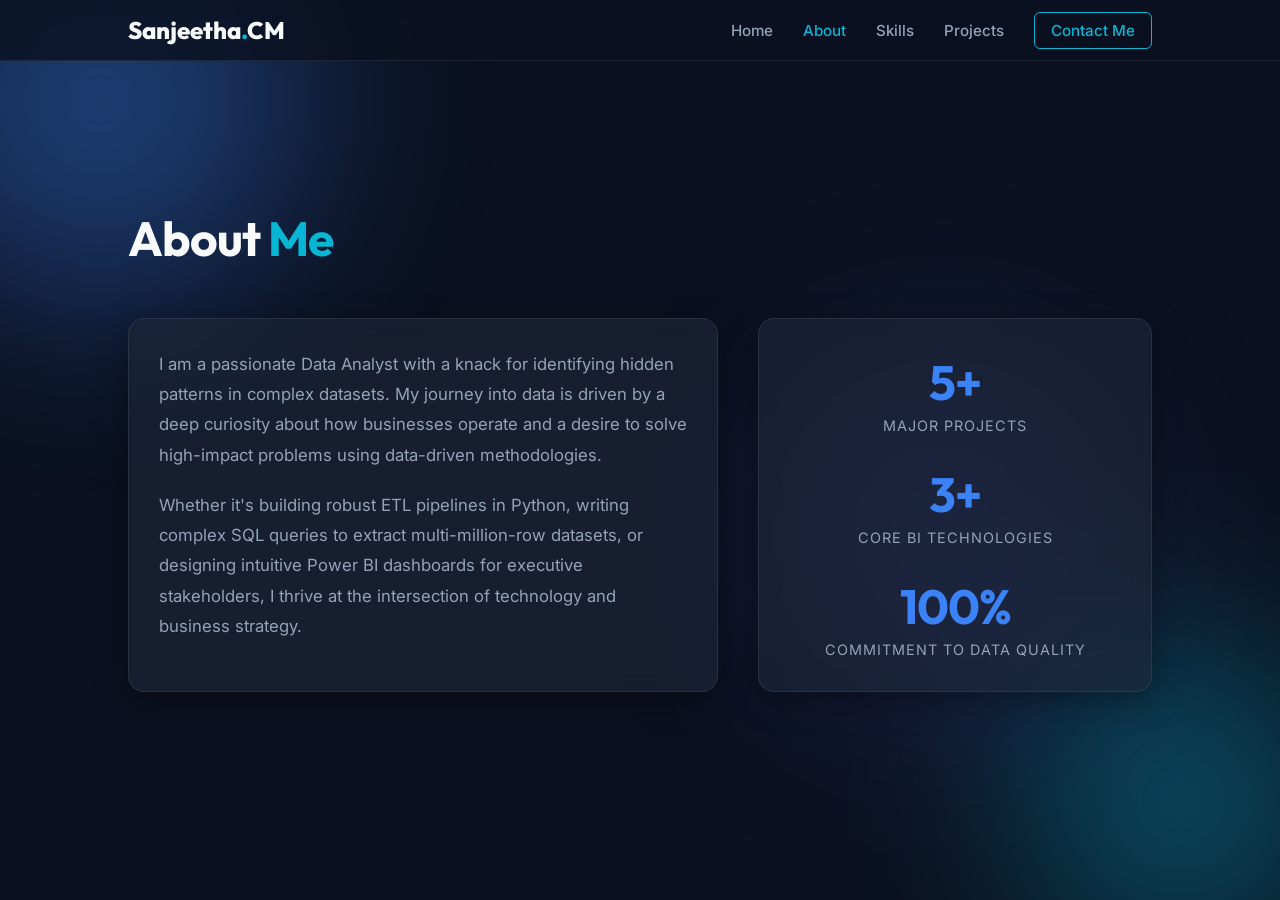
==== about.html @ 86b75ca4 "Initial portfolio commit" ====
<!DOCTYPE html>
<html lang="en">
<head>
    <meta charset="UTF-8">
    <meta name="viewport" content="width=device-width, initial-scale=1.0">
    <title>About | Sanjeetha CM</title>
    <link href="https://fonts.googleapis.com/css2?family=Inter:wght@300;400;500;600;700&family=Outfit:wght@400;700;800&display=swap" rel="stylesheet">
    <link rel="stylesheet" href="style.css">
</head>
<body class="page-about">
    <div class="background-effects"><div class="blob blob-1"></div><div class="blob blob-2"></div><div class="blob blob-3"></div></div>
    
    <nav class="navbar scrolled">
        <div class="nav-container">
            <a href="index.html" class="logo">Sanjeetha<span class="highlight">.</span>CM</a>
            <ul class="nav-links">
                <li><a href="index.html">Home</a></li>
                <li><a href="about.html" class="active">About</a></li>
                <li><a href="skills.html">Skills</a></li>
                <li><a href="projects.html">Projects</a></li>
                <li><a href="contact.html" class="btn-nav">Contact Me</a></li>
            </ul>
        </div>
    </nav>

    <section class="about section page-content">
        <div class="section-header reveal">
            <h2>About <span class="highlight">Me</span></h2>
        </div>
        <div class="about-grid reveal">
            <div class="about-text glass-card">
                <p>I am a passionate Data Analyst with a knack for identifying hidden patterns in complex datasets. My journey into data is driven by a deep curiosity about how businesses operate and a desire to solve high-impact problems using data-driven methodologies.</p>
                <p>Whether it's building robust ETL pipelines in Python, writing complex SQL queries to extract multi-million-row datasets, or designing intuitive Power BI dashboards for executive stakeholders, I thrive at the intersection of technology and business strategy.</p>
            </div>
            <div class="about-stats glass-card">
                <div class="stat-item">
                    <h3>5+</h3>
                    <p>Major Projects</p>
                </div>
                <div class="stat-item">
                    <h3>3+</h3>
                    <p>Core BI Technologies</p>
                </div>
                <div class="stat-item">
                    <h3>100%</h3>
                    <p>Commitment to Data Quality</p>
                </div>
            </div>
        </div>
    </section>

    <script src="script.js"></script>
</body>
</html>
---- style.css ----
/* =========================================
   CSS CUSTOM VARIABLES & RESET
========================================= */
:root {
  --bg-color: #0B1120;
  --text-primary: #F8FAFC;
  --text-secondary: #94A3B8;
  --accent-cyan: #06b6d4;
  --accent-blue: #3b82f6;
  --glass-bg: rgba(30, 41, 59, 0.6);
  --glass-border: rgba(255, 255, 255, 0.08);
  --glass-shadow: 0 8px 32px 0 rgba(0, 0, 0, 0.36);
  
  --font-heading: 'Outfit', sans-serif;
  --font-body: 'Inter', sans-serif;
}

* {
  margin: 0;
  padding: 0;
  box-sizing: border-box;
}

html {
  scroll-behavior: smooth;
  font-family: var(--font-body);
  color: var(--text-primary);
  background-color: var(--bg-color);
  overflow-x: hidden;
}

body {
  position: relative;
  overflow-x: hidden;
}

/* =========================================
   BACKGROUND ANIMATIONS
========================================= */
.background-effects {
  position: fixed;
  top: 0;
  left: 0;
  width: 100vw;
  height: 100vh;
  z-index: -1;
  overflow: hidden;
}

.blob {
  position: absolute;
  filter: blur(100px);
  opacity: 0.4;
  border-radius: 50%;
  animation: float 20s infinite alternate cubic-bezier(0.5, 0, 0.5, 1);
}

.blob-1 {
  background: var(--accent-blue);
  width: 400px;
  height: 400px;
  top: -100px;
  left: -100px;
}

.blob-2 {
  background: var(--accent-cyan);
  width: 300px;
  height: 300px;
  bottom: -50px;
  right: -50px;
  animation-delay: -5s;
}

.blob-3 {
  background: #6366f1;
  width: 350px;
  height: 350px;
  top: 40%;
  left: 60%;
  animation-delay: -10s;
  opacity: 0.2;
}

@keyframes float {
  0% { transform: translate(0, 0) scale(1); }
  100% { transform: translate(50px, 50px) scale(1.1); }
}

/* =========================================
   TYPOGRAPHY & UTILITIES
========================================= */
h1, h2, h3, h4 {
  font-family: var(--font-heading);
  letter-spacing: -0.02em;
}

.highlight {
  color: var(--accent-cyan);
}

.gradient-text {
  background: linear-gradient(90deg, var(--accent-cyan), var(--accent-blue));
  -webkit-background-clip: text;
  -webkit-text-fill-color: transparent;
  background-clip: text;
}

.section {
  padding: 100px 10%;
  min-height: 100vh;
  display: flex;
  flex-direction: column;
  justify-content: center;
}

.section-header {
  margin-bottom: 50px;
}

.section-header h2 {
  font-size: 3rem;
  font-weight: 700;
}

.text-center { text-align: center; }

/* =========================================
   GLASSMORPHISM COMPONENTS
========================================= */
.glass-card {
  background: var(--glass-bg);
  backdrop-filter: blur(12px);
  -webkit-backdrop-filter: blur(12px);
  border: 1px solid var(--glass-border);
  border-radius: 16px;
  padding: 30px;
  box-shadow: var(--glass-shadow);
  transition: transform 0.3s ease, border-color 0.3s ease, box-shadow 0.3s ease;
}

.hover-lift:hover {
  transform: translateY(-8px);
  border-color: rgba(255,255,255,0.2);
  box-shadow: 0 15px 40px 0 rgba(6, 182, 212, 0.15);
}

/* =========================================
   BUTTONS
========================================= */
.btn {
  display: inline-block;
  padding: 14px 28px;
  border-radius: 8px;
  font-weight: 600;
  text-decoration: none;
  font-family: var(--font-heading);
  transition: all 0.3s ease;
  cursor: pointer;
  border: none;
}

.btn-primary {
  background: var(--accent-blue);
  color: #fff;
  box-shadow: 0 4px 15px rgba(59, 130, 246, 0.4);
}

.btn-primary:hover {
  background: #2563eb;
  transform: translateY(-2px);
  box-shadow: 0 6px 20px rgba(59, 130, 246, 0.6);
}

.btn-secondary {
  background: transparent;
  color: var(--text-primary);
  border: 1px solid var(--glass-border);
  backdrop-filter: blur(5px);
}

.btn-secondary:hover {
  border-color: var(--text-primary);
  background: rgba(255, 255, 255, 0.05);
}

/* =========================================
   NAVIGATION
========================================= */
.navbar {
  position: fixed;
  top: 0;
  width: 100%;
  padding: 20px 10%;
  z-index: 1000;
  transition: all 0.3s ease;
}

.navbar.scrolled {
  background: rgba(11, 17, 32, 0.8);
  backdrop-filter: blur(10px);
  padding: 15px 10%;
  border-bottom: 1px solid var(--glass-border);
}

.nav-container {
  display: flex;
  justify-content: space-between;
  align-items: center;
}

.logo {
  font-family: var(--font-heading);
  font-size: 1.5rem;
  font-weight: 800;
  text-decoration: none;
  color: var(--text-primary);
}

.nav-links {
  list-style: none;
  display: flex;
  gap: 30px;
  align-items: center;
}

.nav-links a {
  color: var(--text-secondary);
  text-decoration: none;
  font-size: 0.95rem;
  font-weight: 500;
  transition: color 0.3s;
}

.nav-links a:hover, .nav-links a.active {
  color: var(--accent-cyan);
}

.btn-nav {
  padding: 8px 16px;
  border: 1px solid var(--accent-cyan);
  border-radius: 6px;
  color: var(--accent-cyan) !important;
}
.btn-nav:hover {
  background: var(--accent-cyan);
  color: #fff !important;
}

/* =========================================
   HERO SECTION
========================================= */
.hero {
  padding-top: 150px;
}

.greeting {
  font-size: 1.2rem;
  color: var(--accent-cyan);
  margin-bottom: 10px;
  font-family: var(--font-heading);
  font-weight: 600;
}

.hero-title {
  font-size: 4.5rem;
  line-height: 1.1;
  margin-bottom: 25px;
}

.hero-subtitle {
  font-size: 1.1rem;
  color: var(--text-secondary);
  max-width: 600px;
  line-height: 1.6;
  margin-bottom: 40px;
}

.cta-group {
  display: flex;
  gap: 20px;
}

/* =========================================
   ABOUT SECTION
========================================= */
.about-grid {
  display: grid;
  grid-template-columns: 3fr 2fr;
  gap: 40px;
}

.about-text p {
  color: var(--text-secondary);
  line-height: 1.8;
  margin-bottom: 20px;
  font-size: 1.05rem;
}

.about-stats {
  display: flex;
  flex-direction: column;
  justify-content: center;
  gap: 30px;
  text-align: center;
}

.stat-item h3 {
  font-size: 3rem;
  color: var(--accent-blue);
  margin-bottom: 5px;
}

.stat-item p {
  color: var(--text-secondary);
  font-size: 0.9rem;
  text-transform: uppercase;
  letter-spacing: 1px;
}

/* =========================================
   SKILLS SECTION
========================================= */
.skills-grid {
  display: grid;
  grid-template-columns: repeat(auto-fit, minmax(300px, 1fr));
  gap: 30px;
}

.skill-category h3 {
  margin-bottom: 20px;
  font-size: 1.3rem;
  color: var(--text-primary);
  border-bottom: 1px solid var(--glass-border);
  padding-bottom: 15px;
}

.skill-tags {
  display: flex;
  flex-wrap: wrap;
  gap: 10px;
}

.tag {
  background: rgba(6, 182, 212, 0.1);
  color: var(--accent-cyan);
  padding: 8px 14px;
  border-radius: 20px;
  font-size: 0.85rem;
  font-weight: 500;
  border: 1px solid rgba(6, 182, 212, 0.2);
}

/* =========================================
   PROJECTS SECTION
========================================= */
.projects-grid {
  display: grid;
  grid-template-columns: repeat(auto-fit, minmax(350px, 1fr));
  gap: 30px;
}

.project-card {
  display: flex;
  flex-direction: column;
  justify-content: space-between;
}

.project-header {
  display: flex;
  justify-content: space-between;
  align-items: flex-start;
  margin-bottom: 20px;
}

.project-header h3 {
  font-size: 1.4rem;
  margin-right: 15px;
}

.pill {
  background: rgba(59, 130, 246, 0.15);
  color: #60a5fa;
  padding: 4px 10px;
  border-radius: 12px;
  font-size: 0.75rem;
  font-weight: 600;
  white-space: nowrap;
}

.business-problem, .business-impact {
  color: var(--text-secondary);
  font-size: 0.95rem;
  line-height: 1.6;
  margin-bottom: 15px;
}

.business-problem strong, .business-impact strong {
  color: var(--text-primary);
}

.project-link {
  display: inline-block;
  margin-top: 15px;
  color: var(--accent-cyan);
  text-decoration: none;
  font-weight: 600;
  font-family: var(--font-heading);
  transition: transform 0.2s;
}

.project-link:hover {
  transform: translateX(5px);
}

/* =========================================
   CONTACT SECTION & FOOTER
========================================= */
.contact-card {
  max-width: 600px;
  margin: 0 auto;
}

.contact-card p {
  color: var(--text-secondary);
  margin-bottom: 15px;
  font-size: 1.05rem;
}

.social-icon {
  color: var(--text-secondary);
  text-decoration: none;
  font-weight: 600;
  transition: color 0.3s;
}

.social-icon:hover {
  color: var(--accent-cyan);
}

footer {
  text-align: center;
  padding: 30px;
  color: var(--text-secondary);
  font-size: 0.9rem;
  border-top: 1px solid var(--glass-border);
}

/* =========================================
   ANIMATIONS & RESPONSIVE
========================================= */
.reveal {
  opacity: 0;
  transform: translateY(30px);
  transition: opacity 0.8s ease-out, transform 0.8s ease-out;
}

.reveal.active {
  opacity: 1;
  transform: translateY(0);
}

@media (max-width: 768px) {
  .hero-title { font-size: 3rem; }
  .about-grid { grid-template-columns: 1fr; }
  .nav-links { display: none; }
}
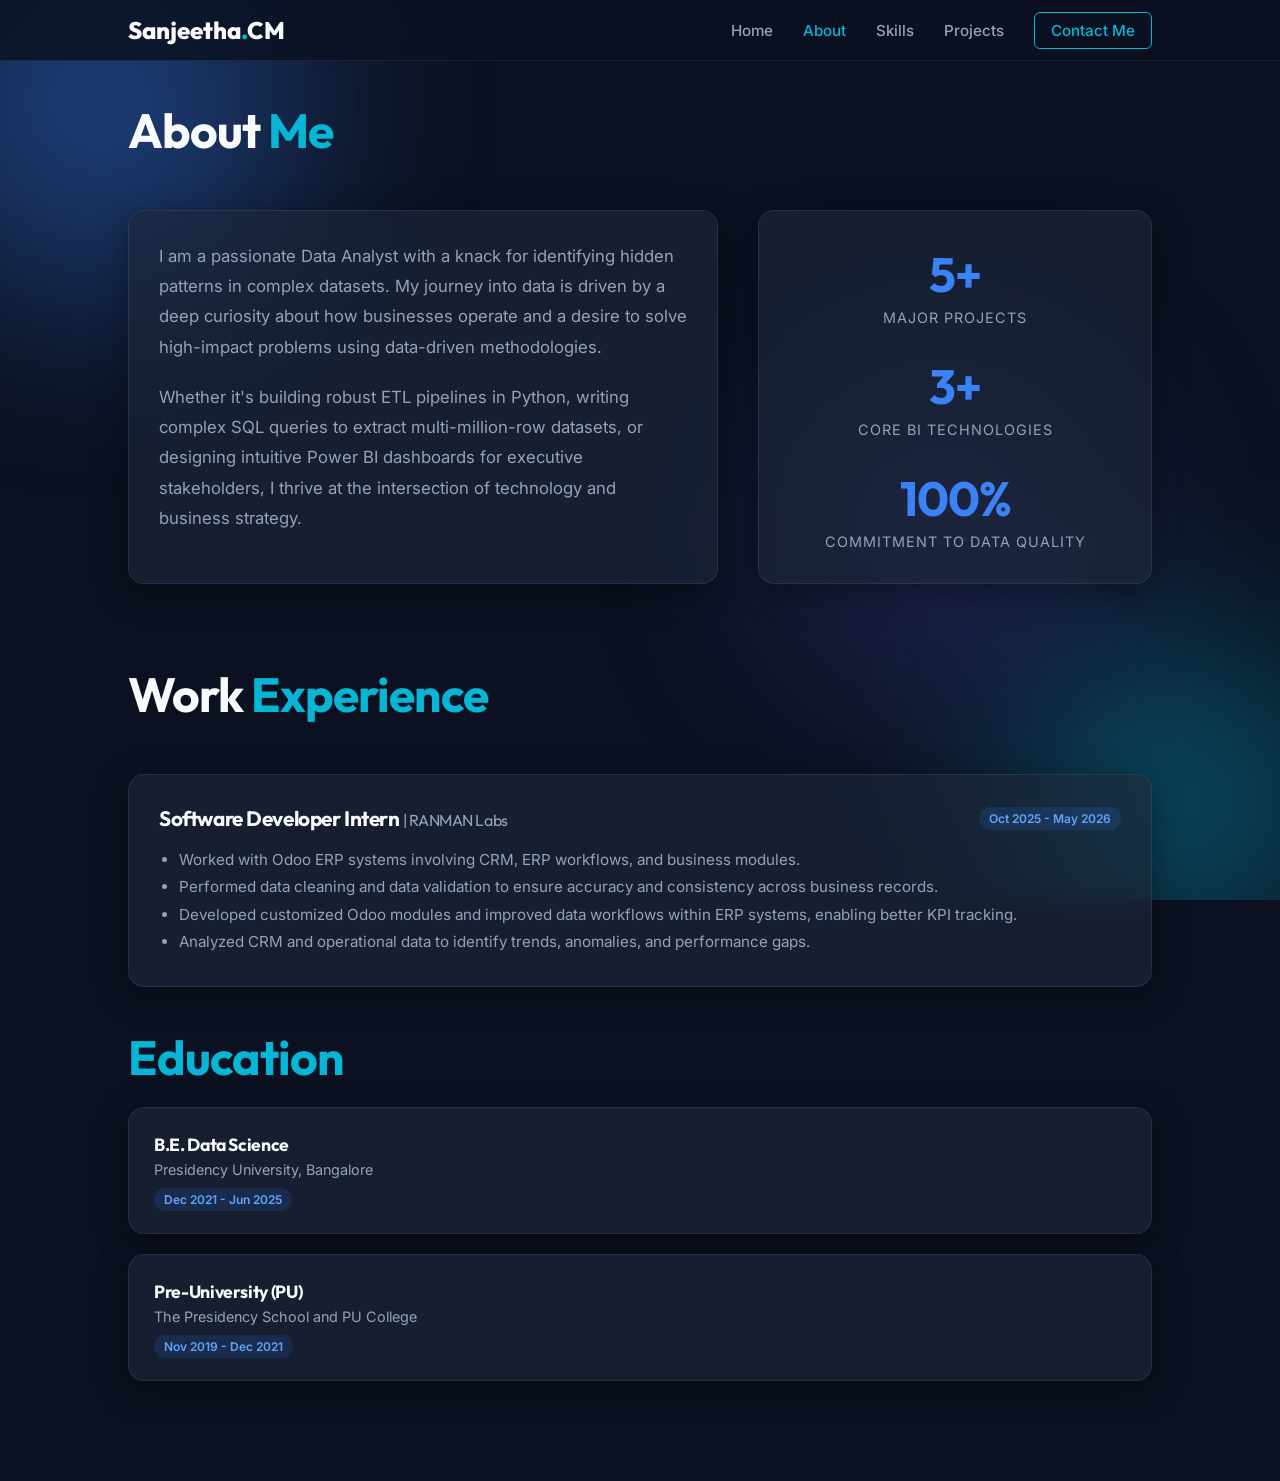
==== commit 00cff0a9: "Updated skills and experience from resume" ====
--- a/about.html
+++ b/about.html
@@ -1,15 +1,23 @@
 <!DOCTYPE html>
 <html lang="en">
+
 <head>
     <meta charset="UTF-8">
     <meta name="viewport" content="width=device-width, initial-scale=1.0">
     <title>About | Sanjeetha CM</title>
-    <link href="https://fonts.googleapis.com/css2?family=Inter:wght@300;400;500;600;700&family=Outfit:wght@400;700;800&display=swap" rel="stylesheet">
+    <link
+        href="https://fonts.googleapis.com/css2?family=Inter:wght@300;400;500;600;700&family=Outfit:wght@400;700;800&display=swap"
+        rel="stylesheet">
     <link rel="stylesheet" href="style.css">
 </head>
+
 <body class="page-about">
-    <div class="background-effects"><div class="blob blob-1"></div><div class="blob blob-2"></div><div class="blob blob-3"></div></div>
-    
+    <div class="background-effects">
+        <div class="blob blob-1"></div>
+        <div class="blob blob-2"></div>
+        <div class="blob blob-3"></div>
+    </div>
+
     <nav class="navbar scrolled">
         <div class="nav-container">
             <a href="index.html" class="logo">Sanjeetha<span class="highlight">.</span>CM</a>
@@ -29,8 +37,12 @@
         </div>
         <div class="about-grid reveal">
             <div class="about-text glass-card">
-                <p>I am a passionate Data Analyst with a knack for identifying hidden patterns in complex datasets. My journey into data is driven by a deep curiosity about how businesses operate and a desire to solve high-impact problems using data-driven methodologies.</p>
-                <p>Whether it's building robust ETL pipelines in Python, writing complex SQL queries to extract multi-million-row datasets, or designing intuitive Power BI dashboards for executive stakeholders, I thrive at the intersection of technology and business strategy.</p>
+                <p>I am a passionate Data Analyst with a knack for identifying hidden patterns in complex datasets. My
+                    journey into data is driven by a deep curiosity about how businesses operate and a desire to solve
+                    high-impact problems using data-driven methodologies.</p>
+                <p>Whether it's building robust ETL pipelines in Python, writing complex SQL queries to extract
+                    multi-million-row datasets, or designing intuitive Power BI dashboards for executive stakeholders, I
+                    thrive at the intersection of technology and business strategy.</p>
             </div>
             <div class="about-stats glass-card">
                 <div class="stat-item">
@@ -47,8 +59,57 @@
                 </div>
             </div>
         </div>
+
+        <!-- Experience Section -->
+        <div class="section-header reveal" style="margin-top: 80px;">
+            <h2>Work <span class="highlight">Experience</span></h2>
+        </div>
+        <div class="glass-card hover-lift reveal" style="margin-bottom: 40px; padding: 30px;">
+            <div style="display: flex; justify-content: space-between; align-items: center; margin-bottom: 15px;">
+                <h3 style="font-size: 1.3rem;">Software Developer Intern <span
+                        style="color:var(--text-secondary); font-size: 1rem; font-weight: normal;">| RANMAN Labs</span>
+                </h3>
+                <span class="pill" style="margin: 0;">Oct 2025 - May 2026</span>
+            </div>
+            <ul style="color: var(--text-secondary); line-height: 1.8; margin-left: 20px; font-size: 0.95rem;">
+                <li>Worked with Odoo ERP systems involving CRM, ERP workflows, and business modules.</li>
+                <li>Performed data cleaning and data validation to ensure accuracy and consistency across business
+                    records.</li>
+                <li>Developed customized Odoo modules and improved data workflows within ERP systems, enabling better
+                    KPI tracking.</li>
+                <li>Analyzed CRM and operational data to identify trends, anomalies, and performance gaps.</li>
+            </ul>
+        </div>
+
+        <!-- Education & Certifications Grid -->
+        <div style="display: grid; grid-template-columns: repeat(auto-fit, minmax(300px, 1fr)); gap: 40px;"
+            class="reveal">
+
+            <!-- Education -->
+            <div>
+                <div class="section-header" style="margin-bottom: 20px;">
+                    <h2><span class="highlight">Education</span></h2>
+                </div>
+                <div class="glass-card hover-lift" style="padding: 25px; margin-bottom: 20px;">
+                    <h3 style="margin-bottom: 5px; font-size: 1.1rem;">B.E. Data Science</h3>
+                    <p style="color: var(--text-secondary); font-size: 0.9rem; margin-bottom: 10px;">Presidency
+                        University, Bangalore</p>
+                    <span class="pill">Dec 2021 - Jun 2025</span>
+                </div>
+                <div class="glass-card hover-lift" style="padding: 25px;">
+                    <h3 style="margin-bottom: 5px; font-size: 1.1rem;">Pre-University (PU)</h3>
+                    <p style="color: var(--text-secondary); font-size: 0.9rem; margin-bottom: 10px;">The Presidency
+                        School and PU College</p>
+                    <span class="pill">Nov 2019 - Dec 2021</span>
+                </div>
+            </div>
+
+            <!-- Certifications -->
+
+        </div>
     </section>
 
     <script src="script.js"></script>
 </body>
-</html>
+
+</html>
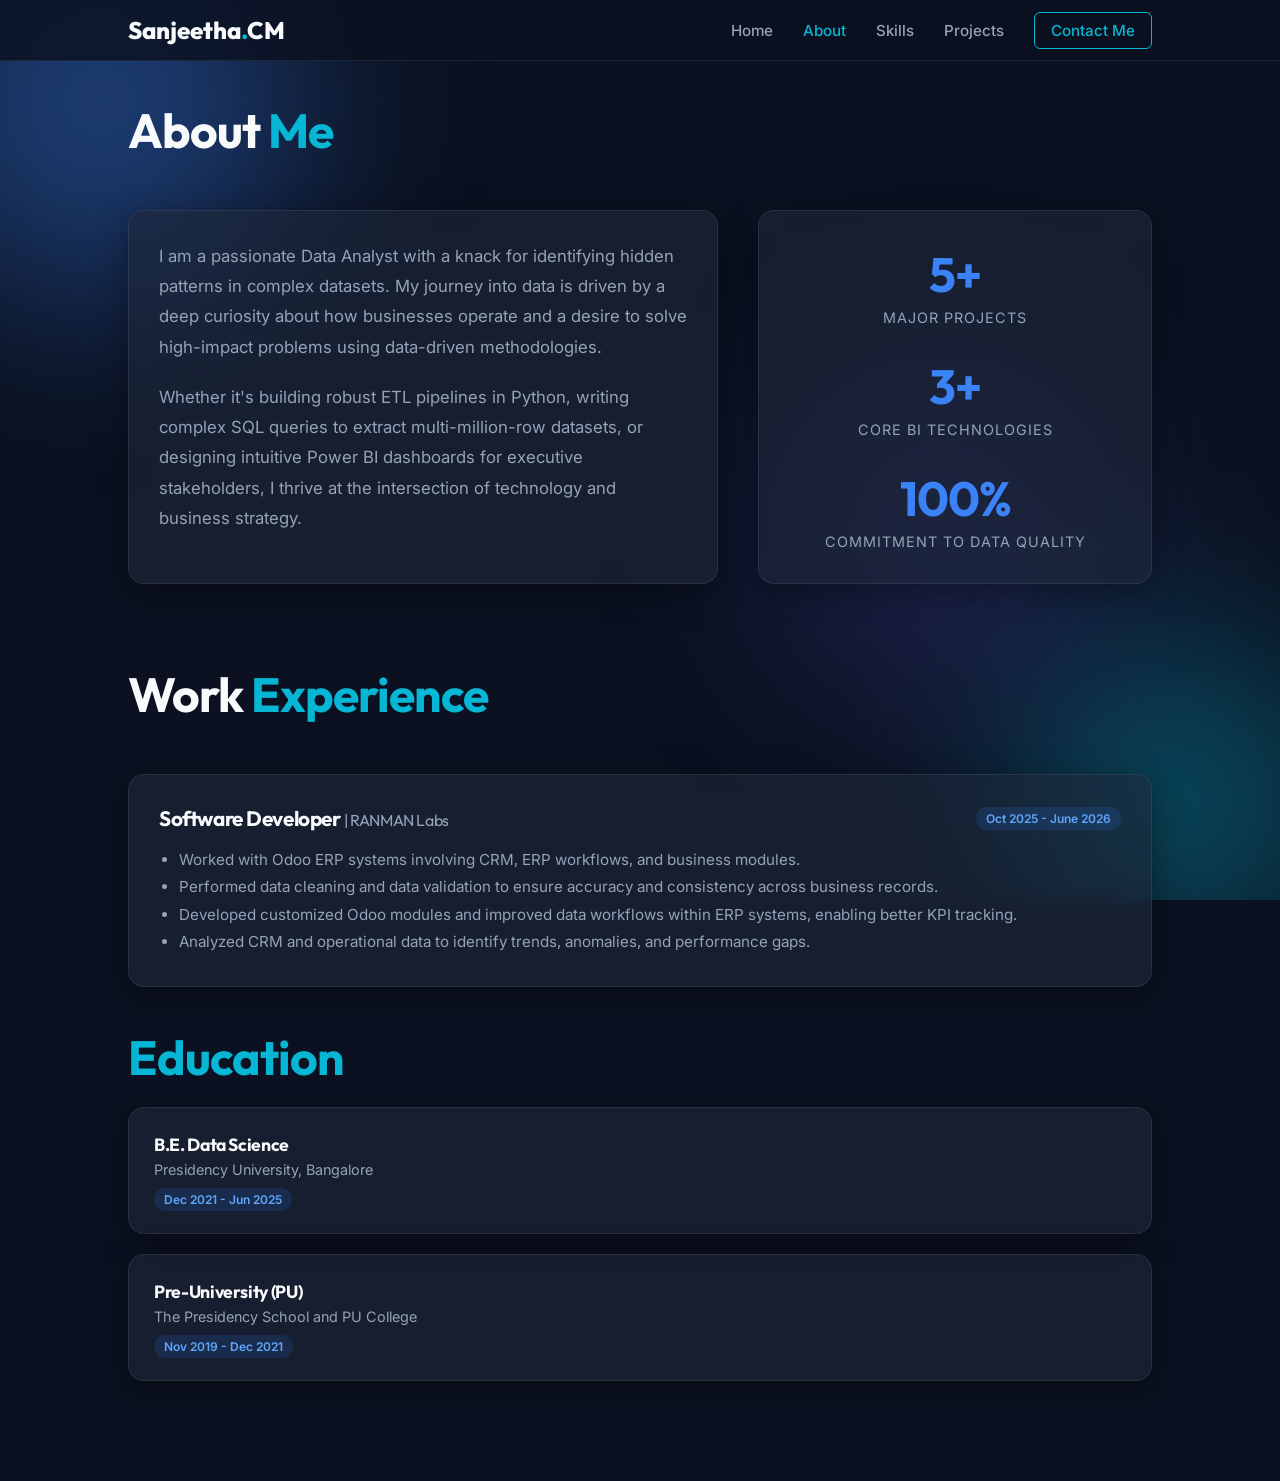
==== commit 0a7b9d85: "updated the about.html file to include new team member information and corrected some typos in the e" ====
--- a/about.html
+++ b/about.html
@@ -66,10 +66,10 @@
         </div>
         <div class="glass-card hover-lift reveal" style="margin-bottom: 40px; padding: 30px;">
             <div style="display: flex; justify-content: space-between; align-items: center; margin-bottom: 15px;">
-                <h3 style="font-size: 1.3rem;">Software Developer Intern <span
+                <h3 style="font-size: 1.3rem;">Software Developer <span
                         style="color:var(--text-secondary); font-size: 1rem; font-weight: normal;">| RANMAN Labs</span>
                 </h3>
-                <span class="pill" style="margin: 0;">Oct 2025 - May 2026</span>
+                <span class="pill" style="margin: 0;">Oct 2025 - June 2026</span>
             </div>
             <ul style="color: var(--text-secondary); line-height: 1.8; margin-left: 20px; font-size: 0.95rem;">
                 <li>Worked with Odoo ERP systems involving CRM, ERP workflows, and business modules.</li>
